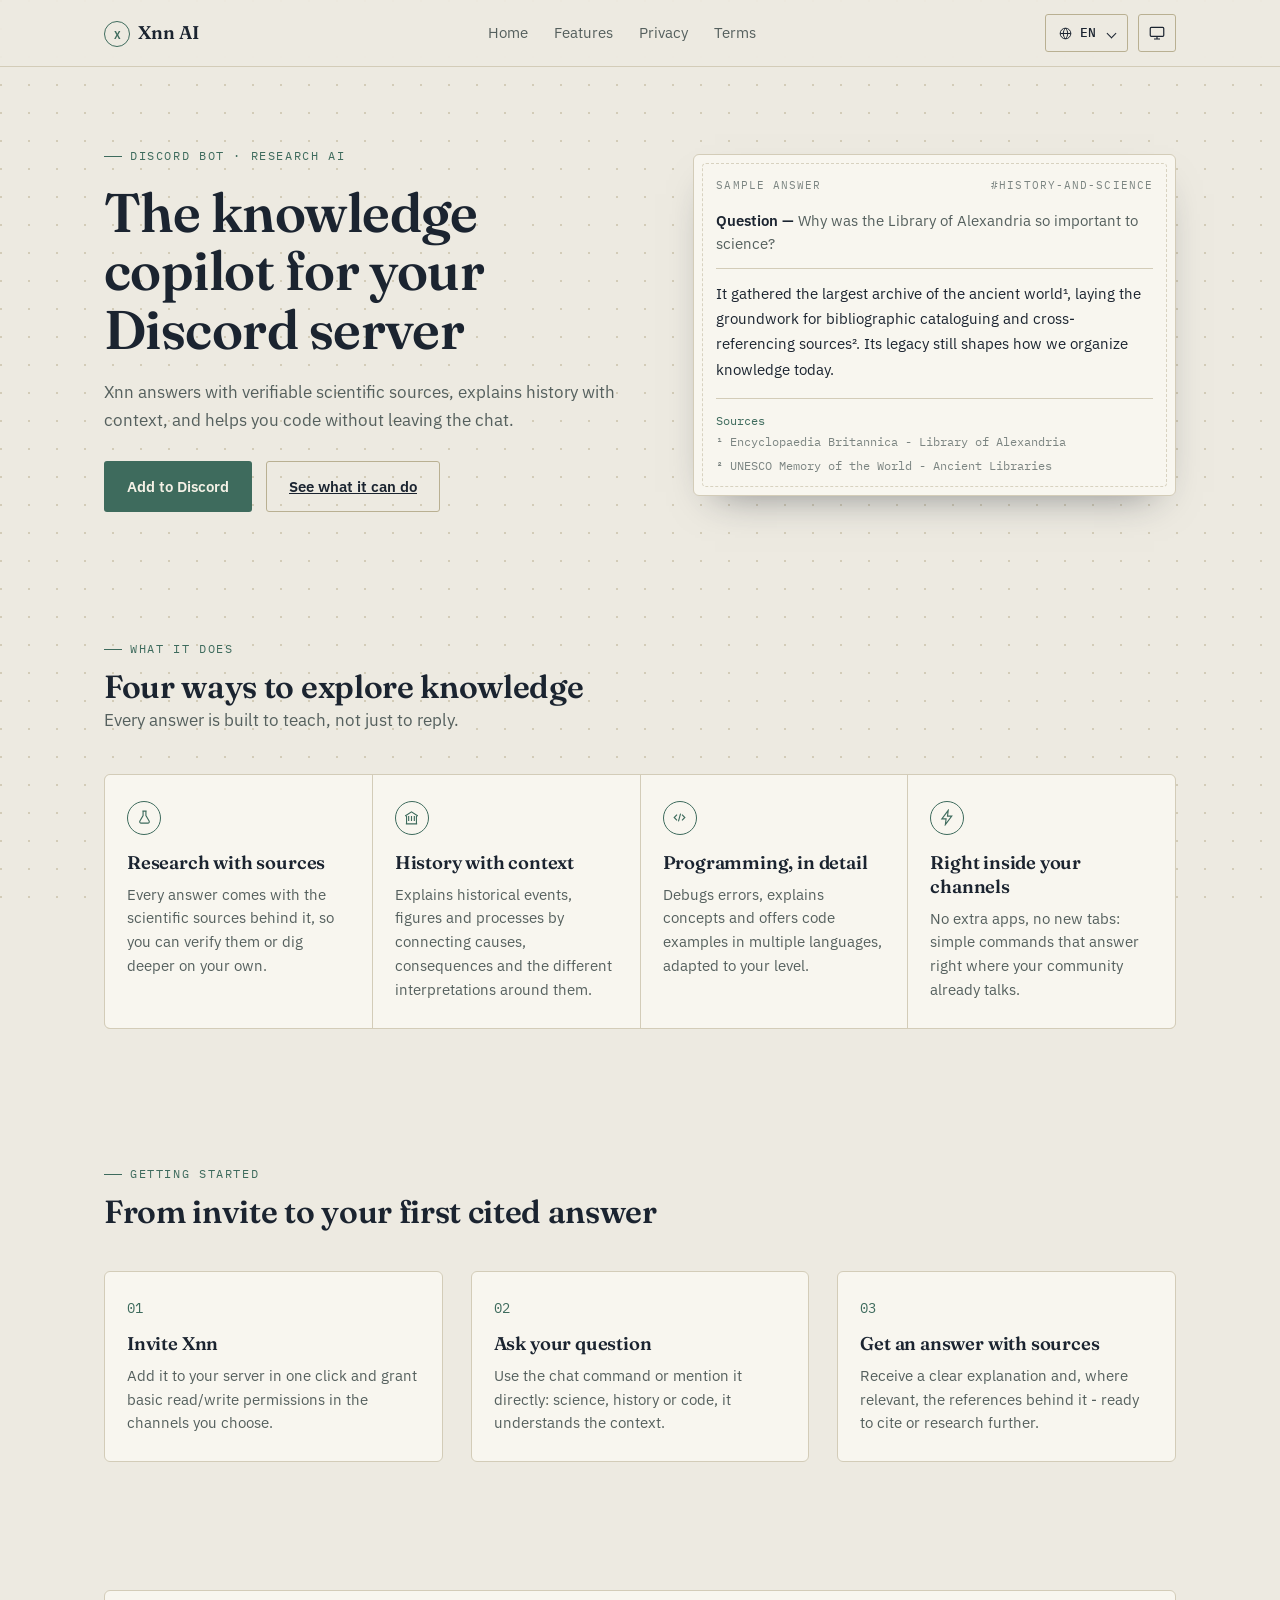
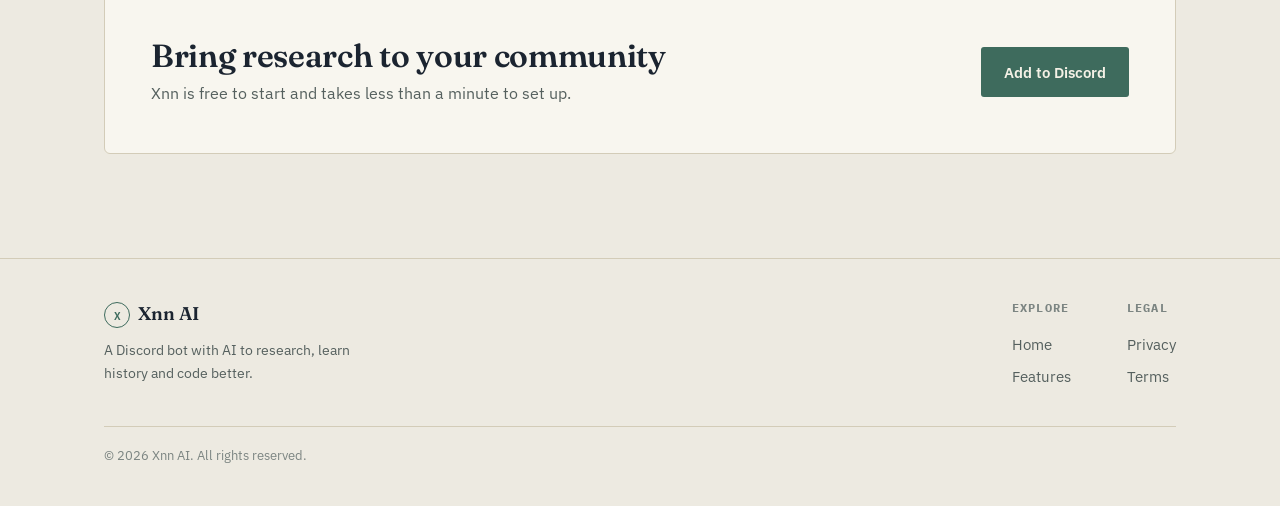
==== index.html @ ff3edf45 "Update index.html" ====
<!DOCTYPE html>
<html lang="es">
<head>
<meta charset="UTF-8">
<meta name="viewport" content="width=device-width, initial-scale=1.0">
<script>
(function () {
  var mode = localStorage.getItem("theme-mode") || "auto";
  var dark = window.matchMedia("(prefers-color-scheme: dark)").matches;
  var theme = mode === "auto" ? (dark ? "dark" : "light") : mode;
  document.documentElement.setAttribute("data-theme", theme);
  document.documentElement.setAttribute("data-theme-mode", mode);
})();
</script>
<title data-i18n="meta.titleHome">Xnn AI - Bot de Discord para investigación, ciencia, historia y programación</title>
<meta name="description" content="Xnn AI es un bot de Discord con inteligencia artificial para investigar con fuentes científicas, explorar historia y aprender programación.">
<link rel="preconnect" href="https://fonts.googleapis.com">
<link rel="preconnect" href="https://fonts.gstatic.com" crossorigin>
<link href="https://fonts.googleapis.com/css2?family=Fraunces:opsz,wght@9..144,500;9..144,600&family=IBM+Plex+Sans:wght@400;500;600&family=IBM+Plex+Mono:wght@400;500&display=swap" rel="stylesheet">
<link rel="stylesheet" href="css/style.css">
</head>
<body>

<header class="site-header">
  <div class="container">
    <a class="logo" href="index.html#top">
      <span class="logo-mark" aria-hidden="true">X</span>
      Xnn AI
    </a>

    <nav class="main-nav" id="main-nav">
      <a href="index.html#top" data-i18n="nav.home">Inicio</a>
      <a href="index.html#funciones" data-i18n="nav.features">Funciones</a>
      <a href="privacy.html" data-i18n="nav.privacy">Privacidad</a>
      <a href="terms.html" data-i18n="nav.terms">Términos</a>
    </nav>

    <div class="header-controls">
      <div class="lang-dropdown" id="lang-dropdown">
        <button type="button" class="lang-trigger" id="lang-trigger" data-i18n-aria-label="lang.selectLabel" aria-label="Idioma" aria-haspopup="listbox" aria-expanded="false">
          <svg viewBox="0 0 24 24" fill="none" stroke="currentColor" stroke-width="1.6" aria-hidden="true"><circle cx="12" cy="12" r="8.5"/><path d="M3.5 12h17M12 3.5c2.3 2.3 3.5 5.3 3.5 8.5s-1.2 6.2-3.5 8.5c-2.3-2.3-3.5-5.3-3.5-8.5S9.7 5.8 12 3.5Z"/></svg>
          <span class="lang-code" id="lang-current-code">ES</span>
          <span class="lang-chevron" aria-hidden="true"></span>
        </button>
        <div class="lang-panel" id="lang-panel" role="listbox" aria-label="Idioma"></div>
      </div>
      <button class="icon-btn" id="theme-toggle" type="button">
        <svg viewBox="0 0 24 24" fill="none" stroke="currentColor" stroke-width="1.6" aria-hidden="true"><rect x="3" y="4.5" width="18" height="12" rx="1.4"/><path d="M8 20h8M12 16.5V20"/></svg>
      </button>
      <button class="nav-toggle" id="nav-toggle" type="button" aria-expanded="false" aria-controls="main-nav" aria-label="Menú">
        <svg viewBox="0 0 24 24" fill="none" stroke="currentColor" stroke-width="1.6" aria-hidden="true"><path d="M4 6h16M4 12h16M4 18h16"/></svg>
      </button>
    </div>
  </div>
</header>

<main id="top">

  <section class="hero">
    <div class="container">
      <div class="hero-copy reveal">
        <span class="eyebrow" data-i18n="hero.eyebrow">Bot de Discord · IA de investigación</span>
        <h1 data-i18n="hero.title">El copiloto de conocimiento para tu servidor de Discord</h1>
        <p class="lede" data-i18n="hero.subtitle">Xnn responde con fuentes científicas verificables, explica historia con contexto y te ayuda a programar sin salir del chat.</p>
        <div class="hero-actions">
          <button type="button" class="btn btn-primary js-invite-trigger" data-i18n="hero.ctaPrimary">Añadir a Discord</button>
          <a class="btn btn-ghost" href="#funciones" data-i18n="hero.ctaSecondary">Ver qué sabe hacer</a>
        </div>
      </div>

      <div class="demo-card reveal">
        <div class="demo-label">
          <span data-i18n="hero.demoLabel">Ejemplo de respuesta</span>
          <span data-i18n="hero.demoChannel">#historia-y-ciencia</span>
        </div>
        <p class="demo-q">
          <strong data-i18n="hero.demoAskLabel">Pregunta —</strong>
          <span data-i18n="hero.demoQuestion">¿Por qué fue tan importante la Biblioteca de Alejandría para la ciencia?</span>
        </p>
        <p class="demo-a" data-i18n="hero.demoAnswer">Reunió el mayor archivo de conocimiento del mundo antiguo¹, sentando las bases de la catalogación bibliográfica y el método comparativo entre fuentes². Su legado sigue presente en cómo organizamos el saber hoy.</p>
        <div class="demo-sources">
          <span class="tag" data-i18n="hero.demoSourcesLabel">Fuentes</span>
          <div data-i18n="hero.demoSource1">¹ Encyclopaedia Britannica - Library of Alexandria</div>
          <div data-i18n="hero.demoSource2">² UNESCO Memory of the World - Ancient Libraries</div>
        </div>
      </div>
    </div>
  </section>

  <section class="section" id="funciones">
    <div class="container">
      <div class="section-head reveal">
        <span class="eyebrow" data-i18n="features.eyebrow">Qué hace</span>
        <h2 data-i18n="features.title">Cuatro formas de explorar el conocimiento</h2>
        <p class="lede" data-i18n="features.lede">Cada respuesta está pensada para enseñar, no solo para contestar.</p>
      </div>

      <div class="features-grid reveal">
        <div class="feature-card">
          <div class="feature-icon" aria-hidden="true">
            <svg viewBox="0 0 24 24" fill="none" stroke="currentColor" stroke-width="1.6"><path d="M9 3h6M10 3v6.2L5.5 17a2 2 0 0 0 1.7 3h9.6a2 2 0 0 0 1.7-3L14 9.2V3"/></svg>
          </div>
          <h3 data-i18n="features.research.title">Investigación con fuentes</h3>
          <p data-i18n="features.research.body">Cada respuesta viene acompañada de las fuentes científicas que la respaldan.</p>
        </div>

        <div class="feature-card">
          <div class="feature-icon" aria-hidden="true">
            <svg viewBox="0 0 24 24" fill="none" stroke="currentColor" stroke-width="1.6"><path d="M4 21h16M5 21V10M19 21V10M3 10l9-6 9 6M8 10v7M12 10v7M16 10v7"/></svg>
          </div>
          <h3 data-i18n="features.history.title">Historia con contexto</h3>
          <p data-i18n="features.history.body">Explica eventos y procesos históricos conectando causas y consecuencias.</p>
        </div>

        <div class="feature-card">
          <div class="feature-icon" aria-hidden="true">
            <svg viewBox="0 0 24 24" fill="none" stroke="currentColor" stroke-width="1.6"><path d="M8.5 8 4.5 12l4 4M15.5 8l4 4-4 4M13.5 6.5l-3 11"/></svg>
          </div>
          <h3 data-i18n="features.programming.title">Programación al detalle</h3>
          <p data-i18n="features.programming.body">Depura errores y propone ejemplos de código en múltiples lenguajes.</p>
        </div>

        <div class="feature-card">
          <div class="feature-icon" aria-hidden="true">
            <svg viewBox="0 0 24 24" fill="none" stroke="currentColor" stroke-width="1.6"><path d="M13 2 4 14h6l-1 8 9-12h-6l1-8Z"/></svg>
          </div>
          <h3 data-i18n="features.fast.title">Directo en tus canales</h3>
          <p data-i18n="features.fast.body">Comandos simples que responden justo donde ya conversa tu comunidad.</p>
        </div>
      </div>
    </div>
  </section>

  <section class="section">
    <div class="container">
      <div class="section-head reveal">
        <span class="eyebrow" data-i18n="steps.eyebrow">Cómo empezar</span>
        <h2 data-i18n="steps.title">De la invitación a la primera respuesta citada</h2>
      </div>

      <div class="steps reveal">
        <div class="step">
          <div class="step-index">01</div>
          <h3 data-i18n="steps.step1.title">Invita a Xnn</h3>
          <p data-i18n="steps.step1.body">Añádela a tu servidor con un clic y concede los permisos básicos en los canales que elijas.</p>
        </div>
        <div class="step">
          <div class="step-index">02</div>
          <h3 data-i18n="steps.step2.title">Escribe tu pregunta</h3>
          <p data-i18n="steps.step2.body">Usa el comando de chat o menciónala directamente: entiende el contexto.</p>
        </div>
        <div class="step">
          <div class="step-index">03</div>
          <h3 data-i18n="steps.step3.title">Recibe una respuesta con fuentes</h3>
          <p data-i18n="steps.step3.body">Obtén una explicación clara y, cuando aplica, las referencias que la sustentan.</p>
        </div>
      </div>
    </div>
  </section>

  <section class="section">
    <div class="container">
      <div class="cta-band reveal">
        <div>
          <h2 data-i18n="cta.title">Lleva la investigación a tu comunidad</h2>
          <p data-i18n="cta.body">Xnn es gratuita para empezar y tarda menos de un minuto en configurarse.</p>
        </div>
        <button type="button" class="btn btn-primary js-invite-trigger" data-i18n="nav.invite">Añadir a Discord</button>
      </div>
    </div>
  </section>

</main>

<footer class="site-footer">
  <div class="container">
    <div class="footer-grid">
      <div class="footer-brand">
        <a class="logo" href="index.html#top">
          <span class="logo-mark" aria-hidden="true">X</span>
          Xnn AI
        </a>
        <p data-i18n="footer.tagline">Un bot de Discord con IA para investigar, aprender historia y programar mejor.</p>
      </div>
      <div class="footer-cols">
        <div class="footer-col">
          <h4 data-i18n="footer.linksHeading">Explorar</h4>
          <a href="index.html#top" data-i18n="nav.home">Inicio</a>
          <a href="index.html#funciones" data-i18n="nav.features">Funciones</a>
        </div>
        <div class="footer-col">
          <h4 data-i18n="footer.legalHeading">Legal</h4>
          <a href="privacy.html" data-i18n="nav.privacy">Privacidad</a>
          <a href="terms.html" data-i18n="nav.terms">Términos</a>
        </div>
      </div>
    </div>
    <div class="footer-bottom">
      <p>© <span id="current-year"></span> Xnn AI. <span data-i18n="footer.rights">Todos los derechos reservados.</span></p>
    </div>
  </div>
</footer>

<div class="modal-overlay" id="invite-modal" aria-hidden="true">
  <div class="modal-card" role="dialog" aria-modal="true" aria-labelledby="invite-modal-title">
    <button class="modal-close" id="invite-modal-close" type="button" data-i18n-aria-label="invite.close" aria-label="Cerrar">
      <svg viewBox="0 0 24 24" fill="none" stroke="currentColor" stroke-width="1.8" aria-hidden="true"><path d="M5 5l14 14M19 5 5 19"/></svg>
    </button>
    <span class="eyebrow" data-i18n="invite.eyebrow">Añadir a Discord</span>
    <h2 id="invite-modal-title" data-i18n="invite.title">¿Dónde querés instalar el bot?</h2>
    <p data-i18n="invite.body">Elegí si querés añadirlo a un servidor completo o instalarlo solo para tu cuenta.</p>

    <div class="modal-options">
      <a class="modal-option" href="#" id="https://discord.com/oauth2/authorize?client_id=1534277297614491678&permissions=379968&integration_type=0&scope=bot+applications.commands">
        <span class="modal-option-icon" aria-hidden="true">
          <svg viewBox="0 0 24 24" fill="none" stroke="currentColor" stroke-width="1.6"><rect x="3.5" y="4" width="17" height="7" rx="1.6"/><rect x="3.5" y="13" width="17" height="7" rx="1.6"/><circle cx="7.2" cy="7.5" r="0.9" fill="currentColor" stroke="none"/><circle cx="7.2" cy="16.5" r="0.9" fill="currentColor" stroke="none"/></svg>
        </span>
        <span class="modal-option-text">
          <strong data-i18n="invite.serverTitle">Servidor</strong>
          <span data-i18n="invite.serverBody">Disponible para todos los miembros del servidor que elijas.</span>
        </span>
      </a>
      <a class="modal-option" href="#" id="https://discord.com/oauth2/authorize?client_id=1534277297614491678&permissions=379968&integration_type=1&scope=bot+applications.commands">
        <span class="modal-option-icon" aria-hidden="true">
          <svg viewBox="0 0 24 24" fill="none" stroke="currentColor" stroke-width="1.6"><circle cx="12" cy="8.2" r="3.4"/><path d="M5 20c0-3.6 3.1-6.2 7-6.2s7 2.6 7 6.2"/></svg>
        </span>
        <span class="modal-option-text">
          <strong data-i18n="invite.userTitle">Usuario</strong>
          <span data-i18n="invite.userBody">Lo usás vos, en cualquier servidor o mensaje directo.</span>
        </span>
      </a>
    </div>
  </div>
</div>

<script src="lang/es.js"></script>
<script src="lang/en.js"></script>
<script src="js/main.js"></script>
</body>
</html>
---- css/style.css ----
/* =========================================================
   Athenea AI — hoja de estilos principal
   Paleta inspirada en instrumentos científicos antiguos
   (latón / verdigris) sobre papel de archivo.
   ========================================================= */

/* ---------- Reset ligero ---------- */
*, *::before, *::after { box-sizing: border-box; }
html, body, h1, h2, h3, h4, p, figure, blockquote, dl, dd, ul, ol { margin: 0; }
ul[class], ol[class] { list-style: none; padding: 0; }
img, picture, svg { display: block; max-width: 100%; }
a { color: inherit; }
button { font: inherit; color: inherit; background: none; border: 0; cursor: pointer; }
input, select { font: inherit; }

/* ---------- Tokens: tema claro (por defecto) ---------- */
:root {
  --bg: #EDEAE1;
  --bg-soft: #E4E0D3;
  --surface: #F8F6EF;
  --ink: #1B2430;
  --ink-soft: #55605E;
  --ink-faint: #7C8582;
  --accent: #3E6B5D;
  --accent-strong: #2A4B41;
  --accent-contrast: #F4F1E6;
  --line: #D3CCB8;
  --line-strong: #B9B092;
  --shadow: 220 25% 15%;

  --font-display: "Fraunces", "Iowan Old Style", Georgia, serif;
  --font-body: "IBM Plex Sans", "Segoe UI", system-ui, sans-serif;
  --font-mono: "IBM Plex Mono", "SFMono-Regular", Consolas, monospace;

  --radius-sm: 3px;
  --radius-md: 6px;
  --container: 1120px;

  color-scheme: light;
}

/* ---------- Tokens: tema oscuro ---------- */
:root[data-theme="dark"] {
  --bg: #10151B;
  --bg-soft: #161C23;
  --surface: #1A222A;
  --ink: #ECE7D8;
  --ink-soft: #B7B09B;
  --ink-faint: #7F8A87;
  --accent: #6FAE9A;
  --accent-strong: #8FC7B0;
  --accent-contrast: #0E1512;
  --line: #2A333B;
  --line-strong: #3A4650;
  --shadow: 0 0% 0%;

  color-scheme: dark;
}

/* ---------- Base ---------- */
html { scroll-behavior: smooth; }
@media (prefers-reduced-motion: reduce) {
  html { scroll-behavior: auto; }
  * { animation-duration: 0.001ms !important; animation-iteration-count: 1 !important; transition-duration: 0.001ms !important; scroll-behavior: auto !important; }
}

body {
  background: var(--bg);
  color: var(--ink);
  font-family: var(--font-body);
  font-size: 16px;
  line-height: 1.6;
  -webkit-font-smoothing: antialiased;
  transition: background-color 0.25s ease, color 0.25s ease;
  background-image:
    radial-gradient(circle at 1px 1px, var(--line) 1px, transparent 0);
  background-size: 28px 28px;
  background-attachment: fixed;
}

:where(:focus-visible) {
  outline: 2px solid var(--accent);
  outline-offset: 3px;
  border-radius: 2px;
}

.container {
  width: 100%;
  max-width: var(--container);
  margin-inline: auto;
  padding-inline: 24px;
}

.visually-hidden {
  position: absolute; width: 1px; height: 1px;
  padding: 0; margin: -1px; overflow: hidden;
  clip: rect(0,0,0,0); white-space: nowrap; border: 0;
}

.eyebrow {
  font-family: var(--font-mono);
  font-size: 0.72rem;
  letter-spacing: 0.14em;
  text-transform: uppercase;
  color: var(--accent);
  display: inline-flex;
  align-items: center;
  gap: 8px;
}
.eyebrow::before {
  content: "";
  width: 18px; height: 1px;
  background: var(--accent);
}

h1, h2, h3 { font-family: var(--font-display); font-weight: 600; letter-spacing: -0.01em; }
h1 { font-size: clamp(2.1rem, 4.4vw, 3.4rem); line-height: 1.08; }
h2 { font-size: clamp(1.5rem, 2.6vw, 2rem); line-height: 1.18; }
h3 { font-size: 1.15rem; line-height: 1.3; }

.lede { font-size: 1.08rem; color: var(--ink-soft); max-width: 54ch; }

/* ---------- Botones ---------- */
.btn {
  display: inline-flex; align-items: center; gap: 8px;
  padding: 12px 22px;
  border-radius: var(--radius-sm);
  font-weight: 600; font-size: 0.95rem;
  border: 1px solid transparent;
  transition: transform 0.15s ease, background-color 0.2s ease, border-color 0.2s ease, color 0.2s ease;
  white-space: nowrap;
}
.btn:hover { transform: translateY(-1px); }
.btn:active { transform: translateY(0); }

.btn-primary {
  background: var(--accent);
  color: var(--accent-contrast);
}
.btn-primary:hover { background: var(--accent-strong); }

.btn-ghost {
  background: transparent;
  border-color: var(--line-strong);
  color: var(--ink);
}
.btn-ghost:hover { border-color: var(--accent); color: var(--accent); }

/* ---------- Header ---------- */
.site-header {
  position: sticky; top: 0; z-index: 40;
  background: color-mix(in srgb, var(--bg) 88%, transparent);
  backdrop-filter: blur(10px);
  border-bottom: 1px solid var(--line);
}
.site-header .container {
  display: flex; align-items: center; justify-content: space-between;
  gap: 16px; padding-block: 14px;
}
.logo {
  display: inline-flex; align-items: baseline; gap: 8px;
  font-family: var(--font-display); font-weight: 600; font-size: 1.15rem;
  text-decoration: none;
}
.logo-mark {
  width: 26px; height: 26px;
  border: 1px solid var(--accent);
  border-radius: 50%;
  display: inline-grid; place-items: center;
  font-family: var(--font-mono); font-size: 0.7rem; color: var(--accent);
}
.main-nav {
  display: flex; align-items: center; gap: 26px;
}
.main-nav a {
  text-decoration: none; font-size: 0.94rem; color: var(--ink-soft);
  transition: color 0.2s ease;
}
.main-nav a:hover { color: var(--accent); }
.header-controls { display: flex; align-items: center; gap: 10px; }

.icon-btn {
  width: 38px; height: 38px;
  display: inline-grid; place-items: center;
  border: 1px solid var(--line-strong);
  border-radius: var(--radius-sm);
  transition: border-color 0.2s ease, color 0.2s ease;
}
.icon-btn:hover { border-color: var(--accent); color: var(--accent); }
.icon-btn svg { width: 18px; height: 18px; }

/* ---------- Selector de idioma (menú a medida) ---------- */
.lang-dropdown { position: relative; }

.lang-trigger {
  display: inline-flex; align-items: center; gap: 7px;
  height: 38px; padding-inline: 12px;
  border: 1px solid var(--line-strong);
  border-radius: var(--radius-sm);
  font-size: 0.83rem; font-weight: 500; color: var(--ink);
  transition: border-color 0.2s ease, color 0.2s ease;
}
.lang-trigger:hover { border-color: var(--accent); color: var(--accent); }
.lang-trigger[aria-expanded="true"] { border-color: var(--accent); color: var(--accent); }
.lang-trigger svg { width: 15px; height: 15px; flex: none; }
.lang-trigger .lang-code {
  font-family: var(--font-mono); letter-spacing: 0.03em; min-width: 1.6em; text-align: left;
}
.lang-trigger .lang-chevron {
  width: 7px; height: 7px; flex: none;
  border-right: 1px solid currentColor; border-bottom: 1px solid currentColor;
  transform: rotate(45deg); transition: transform 0.2s ease;
}
.lang-trigger[aria-expanded="true"] .lang-chevron { transform: rotate(-135deg); }

.lang-panel {
  position: absolute; top: calc(100% + 8px); right: 0;
  min-width: 172px;
  background: var(--surface);
  border: 1px solid var(--line);
  border-radius: var(--radius-md);
  box-shadow: 0 16px 34px -18px hsl(var(--shadow) / 0.5);
  padding: 6px;
  z-index: 60;
  opacity: 0; visibility: hidden; transform: translateY(-6px);
  transition: opacity 0.16s ease, transform 0.16s ease, visibility 0.16s;
}
.lang-panel.is-open { opacity: 1; visibility: visible; transform: translateY(0); }

.lang-option {
  display: flex; align-items: center; justify-content: space-between; gap: 10px;
  width: 100%; padding: 9px 10px;
  border-radius: 4px;
  font-size: 0.88rem; text-align: left; color: var(--ink-soft);
  transition: background-color 0.15s ease, color 0.15s ease;
}
.lang-option:hover, .lang-option:focus-visible { background: var(--bg-soft); color: var(--ink); }
.lang-option[aria-selected="true"] { color: var(--accent); font-weight: 600; }
.lang-option .lang-check {
  width: 13px; height: 13px; flex: none; opacity: 0;
}
.lang-option[aria-selected="true"] .lang-check { opacity: 1; }

@media (prefers-reduced-motion: reduce) {
  .lang-panel { transition: none; }
}

/* ---------- Nav móvil ---------- */
.nav-toggle { display: none; }
@media (max-width: 780px) {
  .main-nav {
    display: none;
    position: absolute; top: 100%; left: 0; right: 0;
    flex-direction: column; align-items: flex-start; gap: 4px;
    background: var(--bg); border-bottom: 1px solid var(--line);
    padding: 10px 24px 18px;
  }
  .main-nav.is-open { display: flex; }
  .main-nav a { padding-block: 8px; width: 100%; }
  .nav-toggle {
    display: inline-grid; place-items: center;
    width: 38px; height: 38px;
    border: 1px solid var(--line-strong); border-radius: var(--radius-sm);
  }
  .site-header .container { position: relative; flex-wrap: wrap; }
}

/* ---------- Hero ---------- */
.hero {
  padding-block: 72px 56px;
}
.hero .container {
  display: grid; grid-template-columns: 1.05fr 0.95fr;
  gap: 56px; align-items: center;
}
@media (max-width: 900px) {
  .hero .container { grid-template-columns: 1fr; }
}
.hero-copy > * + * { margin-top: 18px; }
.hero-actions { display: flex; gap: 14px; flex-wrap: wrap; margin-top: 28px; }

/* Tarjeta "ficha de investigación" — elemento firma */
.demo-card {
  background: var(--surface);
  border: 1px solid var(--line);
  border-radius: var(--radius-md);
  padding: 22px 22px 18px;
  box-shadow: 0 18px 40px -22px hsl(var(--shadow) / 0.55);
  position: relative;
}
.demo-card::before {
  content: "";
  position: absolute; inset: 8px;
  border: 1px dashed var(--line-strong);
  border-radius: 4px;
  pointer-events: none;
  opacity: 0.5;
}
.demo-label {
  font-family: var(--font-mono); font-size: 0.68rem;
  letter-spacing: 0.1em; text-transform: uppercase;
  color: var(--ink-faint);
  display: flex; justify-content: space-between;
  margin-bottom: 14px;
}
.demo-q {
  font-size: 0.92rem; color: var(--ink-soft);
  padding-bottom: 12px; margin-bottom: 12px;
  border-bottom: 1px solid var(--line);
}
.demo-q strong { color: var(--ink); font-weight: 600; }
.demo-a {
  font-size: 0.96rem; line-height: 1.65; color: var(--ink);
}
.demo-sources {
  margin-top: 16px; padding-top: 12px;
  border-top: 1px solid var(--line);
  font-family: var(--font-mono); font-size: 0.76rem; color: var(--ink-faint);
}
.demo-sources div { padding-block: 2px; }
.demo-sources .tag { color: var(--accent); }

/* ---------- Features ---------- */
.section { padding-block: 64px; }
.section-head { max-width: 60ch; margin-bottom: 40px; }
.section-head h2 { margin-top: 10px; }

.features-grid {
  display: grid; grid-template-columns: repeat(4, 1fr); gap: 1px;
  background: var(--line);
  border: 1px solid var(--line);
  border-radius: var(--radius-md);
  overflow: hidden;
}
@media (max-width: 900px) { .features-grid { grid-template-columns: 1fr 1fr; } }
@media (max-width: 560px) { .features-grid { grid-template-columns: 1fr; } }

.feature-card {
  background: var(--surface);
  padding: 26px 22px;
}
.feature-icon {
  width: 34px; height: 34px;
  display: grid; place-items: center;
  border: 1px solid var(--accent);
  border-radius: 50%;
  color: var(--accent);
  margin-bottom: 16px;
}
.feature-icon svg { width: 17px; height: 17px; }
.feature-card h3 { margin-bottom: 8px; }
.feature-card p { color: var(--ink-soft); font-size: 0.93rem; }

/* ---------- Pasos (secuencia real) ---------- */
.steps {
  display: grid; grid-template-columns: repeat(3, 1fr); gap: 28px;
}
@media (max-width: 780px) { .steps { grid-template-columns: 1fr; } }
.step {
  padding: 26px 22px;
  border: 1px solid var(--line);
  border-radius: var(--radius-md);
  background: var(--surface);
}
.step-index {
  font-family: var(--font-mono); color: var(--accent);
  font-size: 0.85rem; margin-bottom: 12px;
}
.step h3 { margin-bottom: 8px; }
.step p { color: var(--ink-soft); font-size: 0.93rem; }

/* ---------- CTA final ---------- */
.cta-band {
  border: 1px solid var(--line);
  border-radius: var(--radius-md);
  background: var(--surface);
  padding: 46px;
  display: flex; align-items: center; justify-content: space-between;
  gap: 24px; flex-wrap: wrap;
}
.cta-band h2 { margin-bottom: 6px; }
.cta-band p { color: var(--ink-soft); }

/* ---------- Footer ---------- */
.site-footer {
  border-top: 1px solid var(--line);
  padding-block: 40px;
  margin-top: 40px;
}
.footer-grid {
  display: flex; justify-content: space-between; gap: 32px; flex-wrap: wrap;
}
.footer-brand p { color: var(--ink-soft); font-size: 0.9rem; max-width: 34ch; margin-top: 10px; }
.footer-cols { display: flex; gap: 56px; flex-wrap: wrap; }
.footer-col h4 {
  font-family: var(--font-mono); font-size: 0.72rem; letter-spacing: 0.1em;
  text-transform: uppercase; color: var(--ink-faint); margin-bottom: 12px;
}
.footer-col a {
  display: block; text-decoration: none; color: var(--ink-soft);
  font-size: 0.92rem; padding-block: 4px; transition: color 0.2s ease;
}
.footer-col a:hover { color: var(--accent); }
.footer-bottom {
  margin-top: 34px; padding-top: 18px; border-top: 1px solid var(--line);
  font-size: 0.82rem; color: var(--ink-faint);
  display: flex; justify-content: space-between; gap: 12px; flex-wrap: wrap;
}

/* ---------- Páginas legales ---------- */
.legal {
  padding-block: 56px 80px;
}
.legal .container { max-width: 780px; }
.legal-updated {
  font-family: var(--font-mono); font-size: 0.82rem; color: var(--ink-faint);
  margin-top: 10px;
}
.legal-intro { margin-top: 22px; color: var(--ink-soft); }
.legal-section {
  margin-top: 40px; padding-top: 28px; border-top: 1px solid var(--line);
}
.legal-section h2 { font-size: 1.15rem; margin-bottom: 10px; }
.legal-section p { color: var(--ink-soft); }
.legal-section p + p { margin-top: 10px; }
.back-link {
  display: inline-flex; align-items: center; gap: 8px;
  font-family: var(--font-mono); font-size: 0.85rem;
  color: var(--ink-soft); text-decoration: none; margin-bottom: 26px;
}
.back-link:hover { color: var(--accent); }

/* ---------- Modal: dónde instalar el bot ---------- */
body.no-scroll { overflow: hidden; }

.modal-overlay {
  position: fixed; inset: 0;
  background: hsl(var(--shadow) / 0.55);
  display: flex; align-items: center; justify-content: center;
  padding: 24px;
  z-index: 100;
  opacity: 0; visibility: hidden;
  transition: opacity 0.2s ease, visibility 0.2s;
}
.modal-overlay.is-open { opacity: 1; visibility: visible; }

.modal-card {
  position: relative;
  width: 100%; max-width: 460px;
  background: var(--surface);
  border: 1px solid var(--line);
  border-radius: var(--radius-md);
  padding: 30px 28px 26px;
  box-shadow: 0 30px 60px -24px hsl(var(--shadow) / 0.6);
  transform: translateY(10px) scale(0.98);
  transition: transform 0.22s ease;
}
.modal-overlay.is-open .modal-card { transform: translateY(0) scale(1); }
.modal-card h2 { margin-top: 10px; }
.modal-card > p { margin-top: 10px; color: var(--ink-soft); }

.modal-close {
  position: absolute; top: 16px; right: 16px;
  width: 30px; height: 30px;
  display: inline-grid; place-items: center;
  border: 1px solid var(--line-strong); border-radius: var(--radius-sm);
  color: var(--ink-soft);
  transition: border-color 0.2s ease, color 0.2s ease;
}
.modal-close:hover { border-color: var(--accent); color: var(--accent); }
.modal-close svg { width: 14px; height: 14px; }

.modal-options { display: flex; flex-direction: column; gap: 10px; margin-top: 22px; }

.modal-option {
  display: flex; align-items: center; gap: 14px;
  padding: 14px 16px;
  border: 1px solid var(--line);
  border-radius: var(--radius-md);
  text-decoration: none;
  transition: border-color 0.2s ease, background-color 0.2s ease, transform 0.15s ease;
}
.modal-option:hover, .modal-option:focus-visible {
  border-color: var(--accent); background: var(--bg-soft); transform: translateY(-1px);
}
.modal-option-icon {
  width: 38px; height: 38px; flex: none;
  display: inline-grid; place-items: center;
  border: 1px solid var(--accent); border-radius: 50%;
  color: var(--accent);
}
.modal-option-icon svg { width: 18px; height: 18px; }
.modal-option-text { display: flex; flex-direction: column; gap: 2px; }
.modal-option-text strong { font-family: var(--font-display); font-size: 1rem; font-weight: 600; color: var(--ink); }
.modal-option-text span { font-size: 0.85rem; color: var(--ink-soft); }

@media (prefers-reduced-motion: reduce) {
  .modal-overlay, .modal-card { transition: none; }
}

/* ---------- Reveal on scroll ---------- */
.reveal { opacity: 0; transform: translateY(14px); transition: opacity 0.6s ease, transform 0.6s ease; }
.reveal.is-visible { opacity: 1; transform: translateY(0); }

/* ---------- Utilidades ---------- */
.mt-lg { margin-top: 64px; }
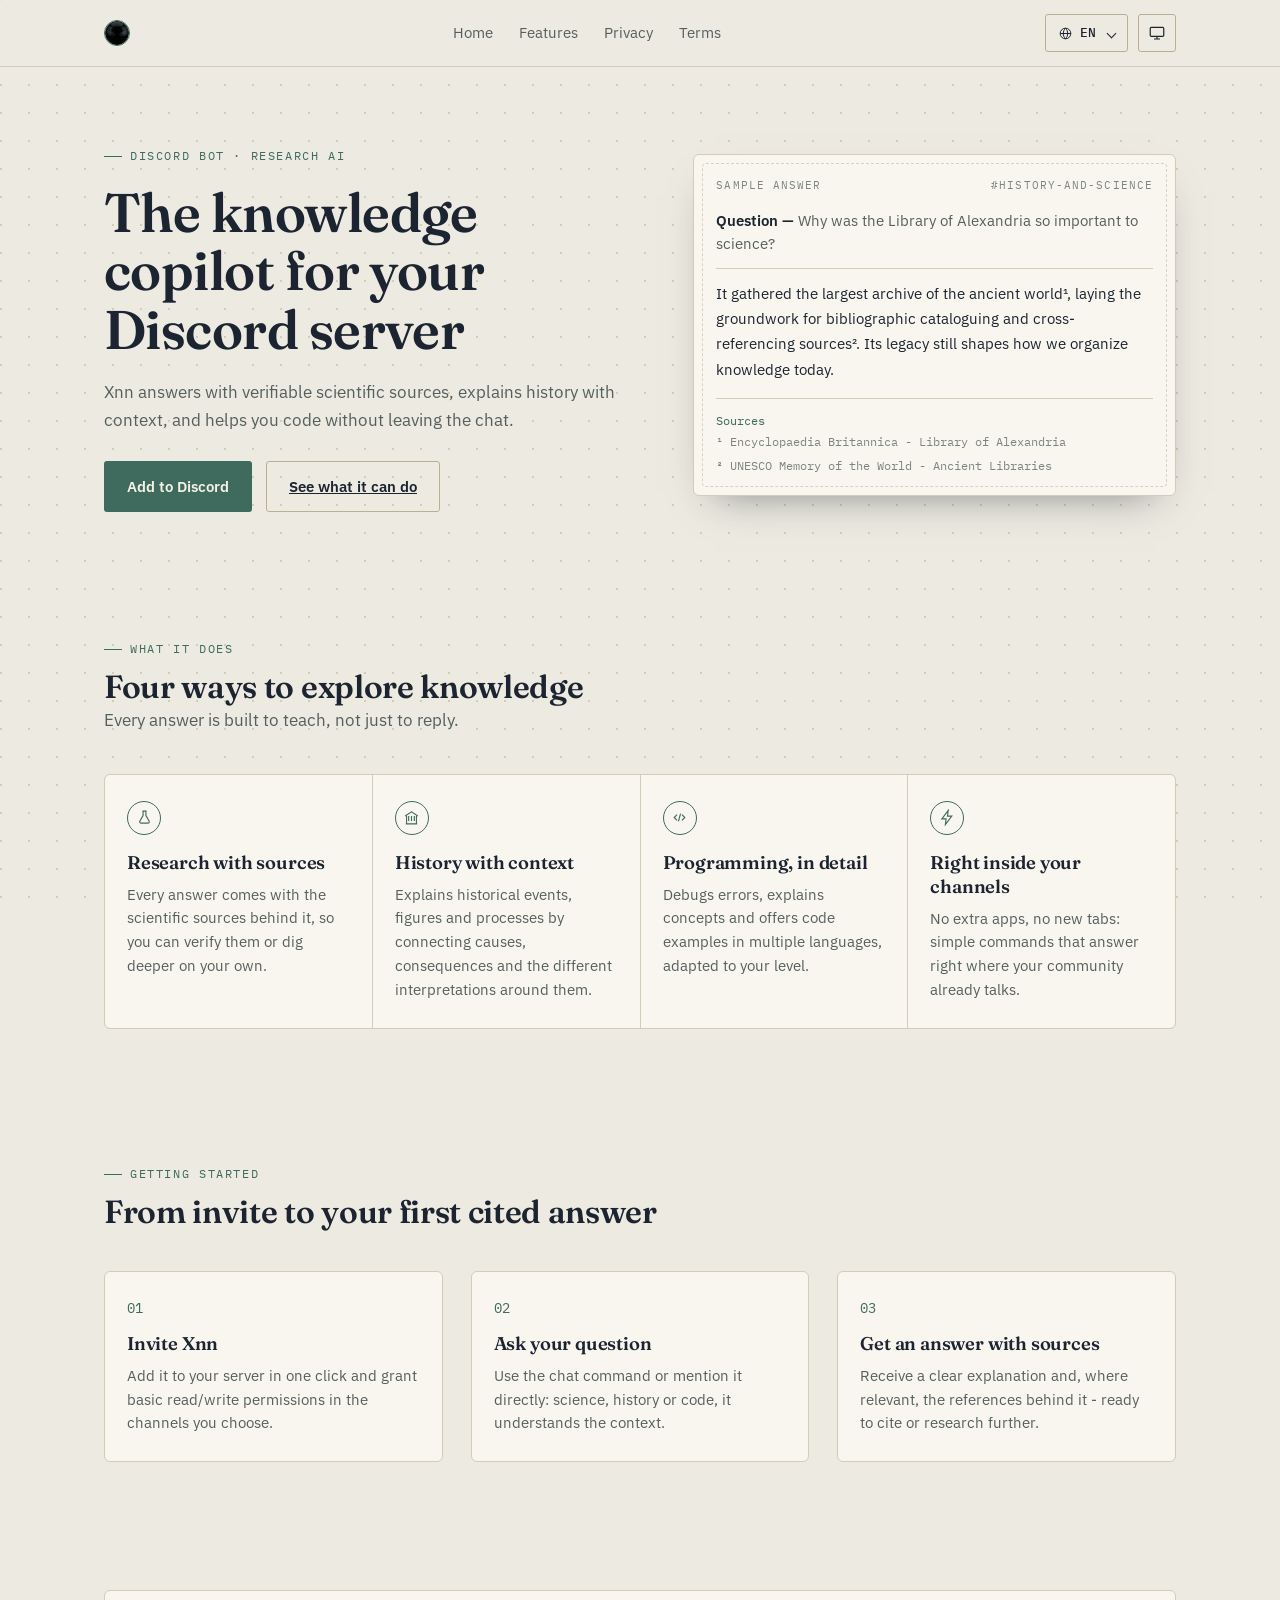
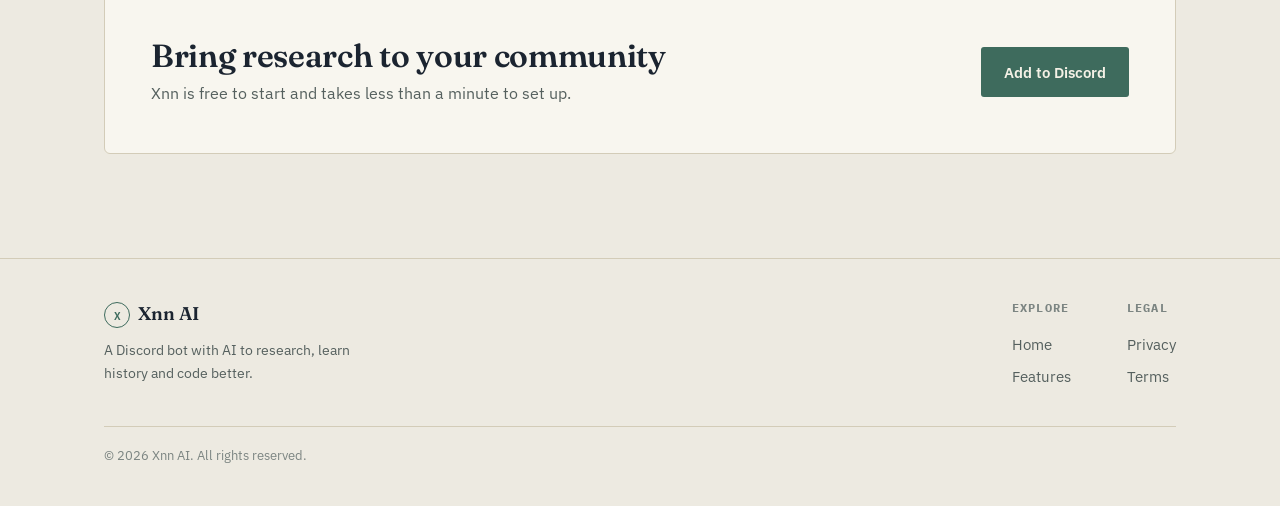
==== commit 01c04126: "Update index.html" ====
--- a/index.html
+++ b/index.html
@@ -24,8 +24,7 @@
 <header class="site-header">
   <div class="container">
     <a class="logo" href="index.html#top">
-      <span class="logo-mark" aria-hidden="true">X</span>
-      Xnn AI
+      <img class="logo-mark" src="static/logo.png" alt="Xnn AI">
     </a>
 
     <nav class="main-nav" id="main-nav">
@@ -211,7 +210,7 @@
     <p data-i18n="invite.body">Elegí si querés añadirlo a un servidor completo o instalarlo solo para tu cuenta.</p>
 
     <div class="modal-options">
-      <a class="modal-option" href="#" id="https://discord.com/oauth2/authorize?client_id=1534277297614491678&permissions=379968&integration_type=0&scope=bot+applications.commands">
+      <a class="modal-option" href="https://discord.com/oauth2/authorize?client_id=1534277297614491678&permissions=379968&integration_type=0&scope=bot+applications.commands" id="invite-server-link">
         <span class="modal-option-icon" aria-hidden="true">
           <svg viewBox="0 0 24 24" fill="none" stroke="currentColor" stroke-width="1.6"><rect x="3.5" y="4" width="17" height="7" rx="1.6"/><rect x="3.5" y="13" width="17" height="7" rx="1.6"/><circle cx="7.2" cy="7.5" r="0.9" fill="currentColor" stroke="none"/><circle cx="7.2" cy="16.5" r="0.9" fill="currentColor" stroke="none"/></svg>
         </span>
@@ -220,7 +219,7 @@
           <span data-i18n="invite.serverBody">Disponible para todos los miembros del servidor que elijas.</span>
         </span>
       </a>
-      <a class="modal-option" href="#" id="https://discord.com/oauth2/authorize?client_id=1534277297614491678&permissions=379968&integration_type=1&scope=bot+applications.commands">
+      <a class="modal-option" href="https://discord.com/oauth2/authorize?client_id=1534277297614491678&integration_type=1&scope=applications.commands" id="invite-user-link">
         <span class="modal-option-icon" aria-hidden="true">
           <svg viewBox="0 0 24 24" fill="none" stroke="currentColor" stroke-width="1.6"><circle cx="12" cy="8.2" r="3.4"/><path d="M5 20c0-3.6 3.1-6.2 7-6.2s7 2.6 7 6.2"/></svg>
         </span>
--- a/css/style.css
+++ b/css/style.css
@@ -1,10 +1,3 @@
-/* =========================================================
-   Athenea AI — hoja de estilos principal
-   Paleta inspirada en instrumentos científicos antiguos
-   (latón / verdigris) sobre papel de archivo.
-   ========================================================= */
-
-/* ---------- Reset ligero ---------- */
 *, *::before, *::after { box-sizing: border-box; }
 html, body, h1, h2, h3, h4, p, figure, blockquote, dl, dd, ul, ol { margin: 0; }
 ul[class], ol[class] { list-style: none; padding: 0; }
@@ -13,7 +6,6 @@
 button { font: inherit; color: inherit; background: none; border: 0; cursor: pointer; }
 input, select { font: inherit; }
 
-/* ---------- Tokens: tema claro (por defecto) ---------- */
 :root {
   --bg: #EDEAE1;
   --bg-soft: #E4E0D3;
@@ -39,7 +31,6 @@
   color-scheme: light;
 }
 
-/* ---------- Tokens: tema oscuro ---------- */
 :root[data-theme="dark"] {
   --bg: #10151B;
   --bg-soft: #161C23;
@@ -57,7 +48,6 @@
   color-scheme: dark;
 }
 
-/* ---------- Base ---------- */
 html { scroll-behavior: smooth; }
 @media (prefers-reduced-motion: reduce) {
   html { scroll-behavior: auto; }
@@ -120,7 +110,6 @@
 
 .lede { font-size: 1.08rem; color: var(--ink-soft); max-width: 54ch; }
 
-/* ---------- Botones ---------- */
 .btn {
   display: inline-flex; align-items: center; gap: 8px;
   padding: 12px 22px;
@@ -146,7 +135,6 @@
 }
 .btn-ghost:hover { border-color: var(--accent); color: var(--accent); }
 
-/* ---------- Header ---------- */
 .site-header {
   position: sticky; top: 0; z-index: 40;
   background: color-mix(in srgb, var(--bg) 88%, transparent);
@@ -189,7 +177,6 @@
 .icon-btn:hover { border-color: var(--accent); color: var(--accent); }
 .icon-btn svg { width: 18px; height: 18px; }
 
-/* ---------- Selector de idioma (menú a medida) ---------- */
 .lang-dropdown { position: relative; }
 
 .lang-trigger {
@@ -265,7 +252,6 @@
   .site-header .container { position: relative; flex-wrap: wrap; }
 }
 
-/* ---------- Hero ---------- */
 .hero {
   padding-block: 72px 56px;
 }
@@ -279,7 +265,6 @@
 .hero-copy > * + * { margin-top: 18px; }
 .hero-actions { display: flex; gap: 14px; flex-wrap: wrap; margin-top: 28px; }
 
-/* Tarjeta "ficha de investigación" — elemento firma */
 .demo-card {
   background: var(--surface);
   border: 1px solid var(--line);
@@ -320,7 +305,6 @@
 .demo-sources div { padding-block: 2px; }
 .demo-sources .tag { color: var(--accent); }
 
-/* ---------- Features ---------- */
 .section { padding-block: 64px; }
 .section-head { max-width: 60ch; margin-bottom: 40px; }
 .section-head h2 { margin-top: 10px; }
@@ -351,7 +335,6 @@
 .feature-card h3 { margin-bottom: 8px; }
 .feature-card p { color: var(--ink-soft); font-size: 0.93rem; }
 
-/* ---------- Pasos (secuencia real) ---------- */
 .steps {
   display: grid; grid-template-columns: repeat(3, 1fr); gap: 28px;
 }
@@ -369,7 +352,6 @@
 .step h3 { margin-bottom: 8px; }
 .step p { color: var(--ink-soft); font-size: 0.93rem; }
 
-/* ---------- CTA final ---------- */
 .cta-band {
   border: 1px solid var(--line);
   border-radius: var(--radius-md);
@@ -381,7 +363,6 @@
 .cta-band h2 { margin-bottom: 6px; }
 .cta-band p { color: var(--ink-soft); }
 
-/* ---------- Footer ---------- */
 .site-footer {
   border-top: 1px solid var(--line);
   padding-block: 40px;
@@ -407,7 +388,6 @@
   display: flex; justify-content: space-between; gap: 12px; flex-wrap: wrap;
 }
 
-/* ---------- Páginas legales ---------- */
 .legal {
   padding-block: 56px 80px;
 }
@@ -430,7 +410,6 @@
 }
 .back-link:hover { color: var(--accent); }
 
-/* ---------- Modal: dónde instalar el bot ---------- */
 body.no-scroll { overflow: hidden; }
 
 .modal-overlay {
@@ -498,9 +477,7 @@
   .modal-overlay, .modal-card { transition: none; }
 }
 
-/* ---------- Reveal on scroll ---------- */
 .reveal { opacity: 0; transform: translateY(14px); transition: opacity 0.6s ease, transform 0.6s ease; }
 .reveal.is-visible { opacity: 1; transform: translateY(0); }
 
-/* ---------- Utilidades ---------- */
 .mt-lg { margin-top: 64px; }
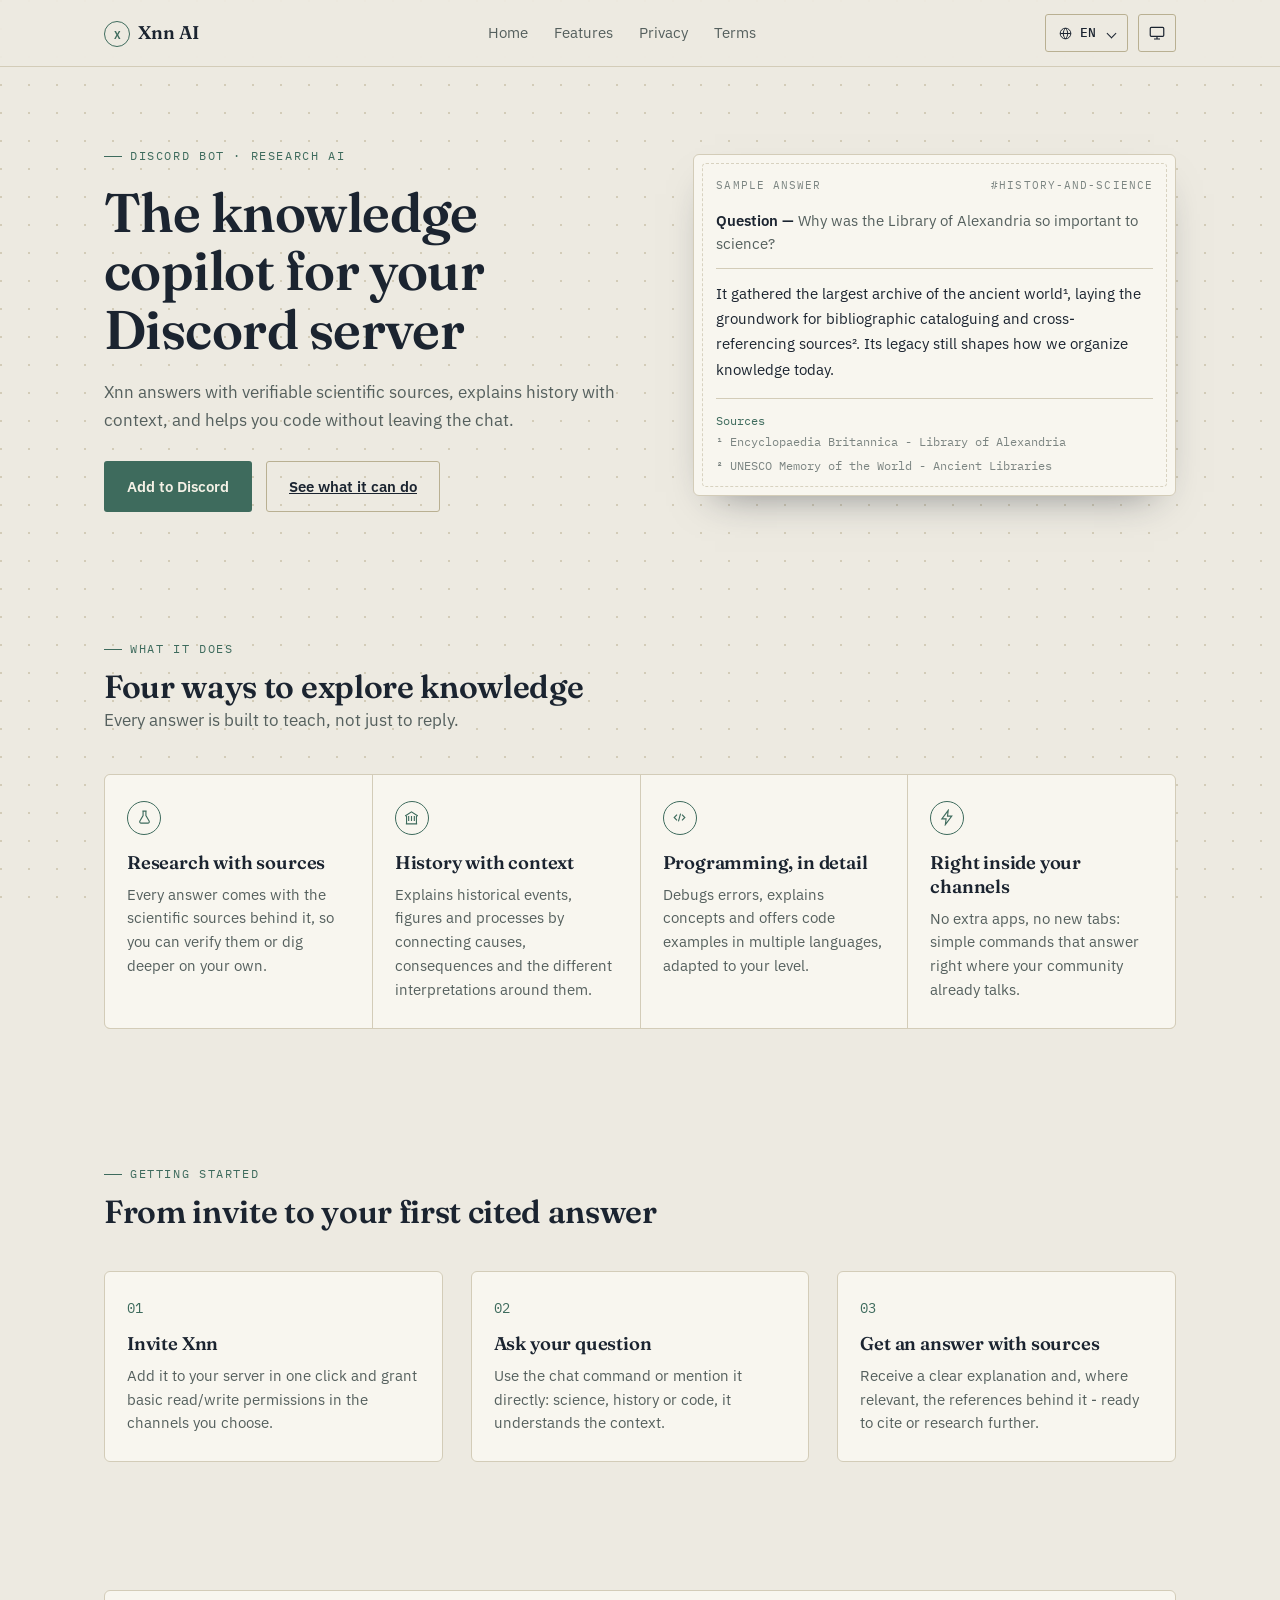
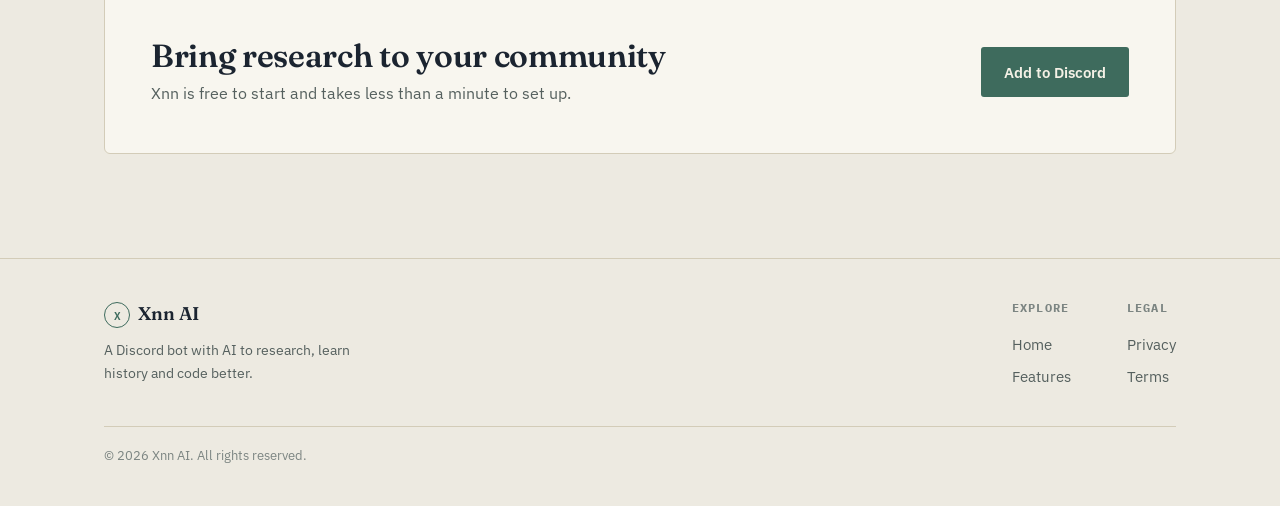
==== commit 5014ad8c: "Update index.html" ====
--- a/index.html
+++ b/index.html
@@ -24,7 +24,8 @@
 <header class="site-header">
   <div class="container">
     <a class="logo" href="index.html#top">
-      <img class="logo-mark" src="static/logo.png" alt="Xnn AI">
+      <span class="logo-mark" src="static/logo.png" aria-hidden="true">X</span>
+      Xnn AI
     </a>
 
     <nav class="main-nav" id="main-nav">
@@ -176,7 +177,7 @@
     <div class="footer-grid">
       <div class="footer-brand">
         <a class="logo" href="index.html#top">
-          <span class="logo-mark" aria-hidden="true">X</span>
+          <span class="logo-mark" src="static/logo.png" aria-hidden="true">X</span>
           Xnn AI
         </a>
         <p data-i18n="footer.tagline">Un bot de Discord con IA para investigar, aprender historia y programar mejor.</p>
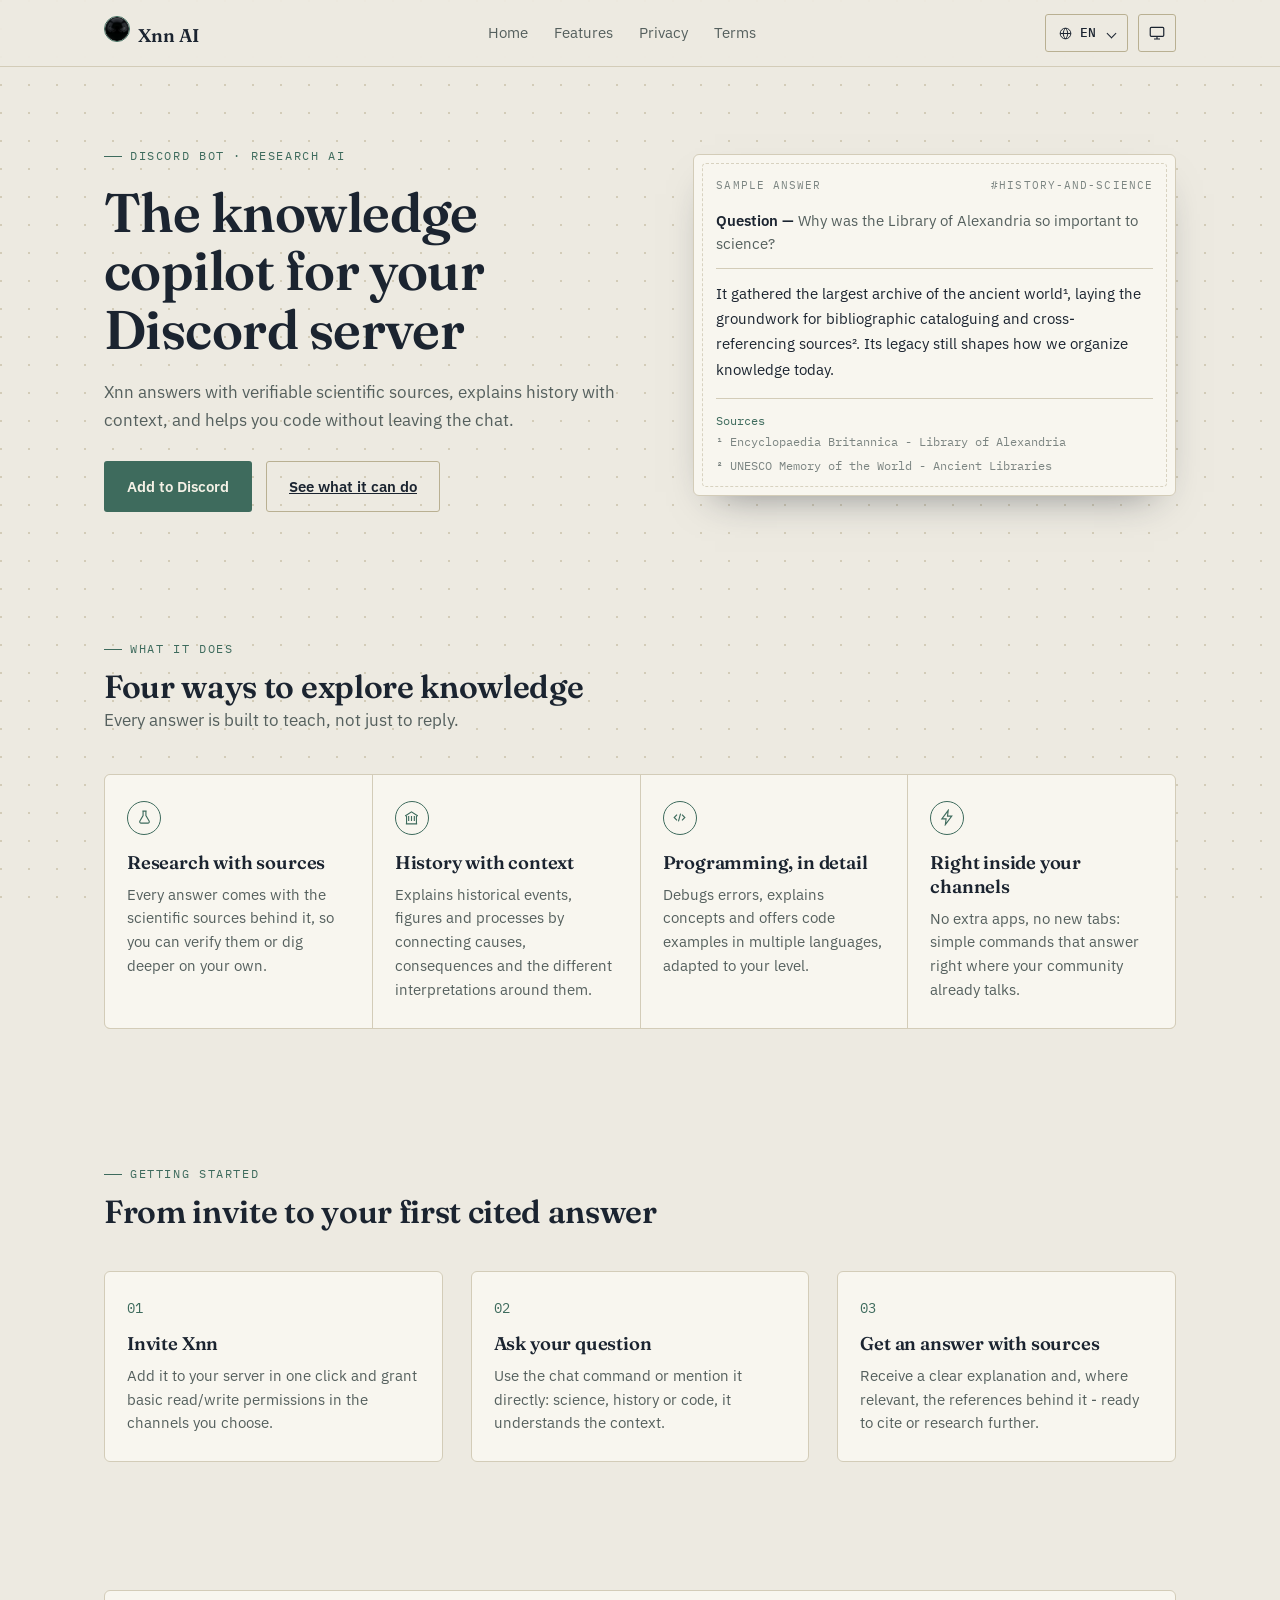
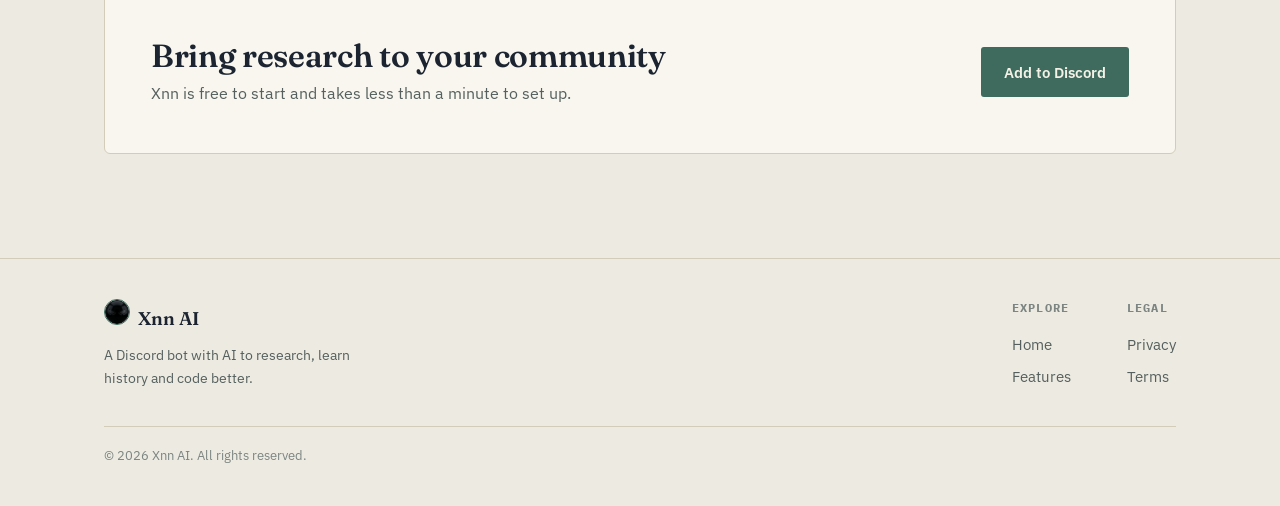
==== commit 66875fb5: "Add files via upload" ====
--- a/index.html
+++ b/index.html
@@ -3,6 +3,7 @@
 <head>
 <meta charset="UTF-8">
 <meta name="viewport" content="width=device-width, initial-scale=1.0">
+<!-- Aplica el tema guardado (o el del sistema) antes de pintar, para evitar parpadeos -->
 <script>
 (function () {
   var mode = localStorage.getItem("theme-mode") || "auto";
@@ -12,8 +13,9 @@
   document.documentElement.setAttribute("data-theme-mode", mode);
 })();
 </script>
-<title data-i18n="meta.titleHome">Xnn AI - Bot de Discord para investigación, ciencia, historia y programación</title>
+<title data-i18n="meta.titleHome">Xnn AI — Bot de Discord para investigación, ciencia, historia y programación</title>
 <meta name="description" content="Xnn AI es un bot de Discord con inteligencia artificial para investigar con fuentes científicas, explorar historia y aprender programación.">
+<link rel="icon" href="static/logo.png">
 <link rel="preconnect" href="https://fonts.googleapis.com">
 <link rel="preconnect" href="https://fonts.gstatic.com" crossorigin>
 <link href="https://fonts.googleapis.com/css2?family=Fraunces:opsz,wght@9..144,500;9..144,600&family=IBM+Plex+Sans:wght@400;500;600&family=IBM+Plex+Mono:wght@400;500&display=swap" rel="stylesheet">
@@ -24,7 +26,7 @@
 <header class="site-header">
   <div class="container">
     <a class="logo" href="index.html#top">
-      <span class="logo-mark" src="static/logo.png" aria-hidden="true">X</span>
+      <img class="logo-mark" src="static/logo.png" alt="Xnn AI">
       Xnn AI
     </a>
 
@@ -80,8 +82,8 @@
         <p class="demo-a" data-i18n="hero.demoAnswer">Reunió el mayor archivo de conocimiento del mundo antiguo¹, sentando las bases de la catalogación bibliográfica y el método comparativo entre fuentes². Su legado sigue presente en cómo organizamos el saber hoy.</p>
         <div class="demo-sources">
           <span class="tag" data-i18n="hero.demoSourcesLabel">Fuentes</span>
-          <div data-i18n="hero.demoSource1">¹ Encyclopaedia Britannica - Library of Alexandria</div>
-          <div data-i18n="hero.demoSource2">² UNESCO Memory of the World - Ancient Libraries</div>
+          <div data-i18n="hero.demoSource1">¹ Encyclopaedia Britannica — Library of Alexandria</div>
+          <div data-i18n="hero.demoSource2">² UNESCO Memory of the World — Ancient Libraries</div>
         </div>
       </div>
     </div>
@@ -177,7 +179,7 @@
     <div class="footer-grid">
       <div class="footer-brand">
         <a class="logo" href="index.html#top">
-          <span class="logo-mark" src="static/logo.png" aria-hidden="true">X</span>
+          <img class="logo-mark" src="static/logo.png" alt="Xnn AI">
           Xnn AI
         </a>
         <p data-i18n="footer.tagline">Un bot de Discord con IA para investigar, aprender historia y programar mejor.</p>
@@ -211,7 +213,7 @@
     <p data-i18n="invite.body">Elegí si querés añadirlo a un servidor completo o instalarlo solo para tu cuenta.</p>
 
     <div class="modal-options">
-      <a class="modal-option" href="https://discord.com/oauth2/authorize?client_id=1534277297614491678&permissions=379968&integration_type=0&scope=bot+applications.commands" id="invite-server-link">
+      <a class="modal-option" href="#" id="invite-server-link">
         <span class="modal-option-icon" aria-hidden="true">
           <svg viewBox="0 0 24 24" fill="none" stroke="currentColor" stroke-width="1.6"><rect x="3.5" y="4" width="17" height="7" rx="1.6"/><rect x="3.5" y="13" width="17" height="7" rx="1.6"/><circle cx="7.2" cy="7.5" r="0.9" fill="currentColor" stroke="none"/><circle cx="7.2" cy="16.5" r="0.9" fill="currentColor" stroke="none"/></svg>
         </span>
@@ -220,7 +222,7 @@
           <span data-i18n="invite.serverBody">Disponible para todos los miembros del servidor que elijas.</span>
         </span>
       </a>
-      <a class="modal-option" href="https://discord.com/oauth2/authorize?client_id=1534277297614491678&integration_type=1&scope=applications.commands" id="invite-user-link">
+      <a class="modal-option" href="#" id="invite-user-link">
         <span class="modal-option-icon" aria-hidden="true">
           <svg viewBox="0 0 24 24" fill="none" stroke="currentColor" stroke-width="1.6"><circle cx="12" cy="8.2" r="3.4"/><path d="M5 20c0-3.6 3.1-6.2 7-6.2s7 2.6 7 6.2"/></svg>
         </span>
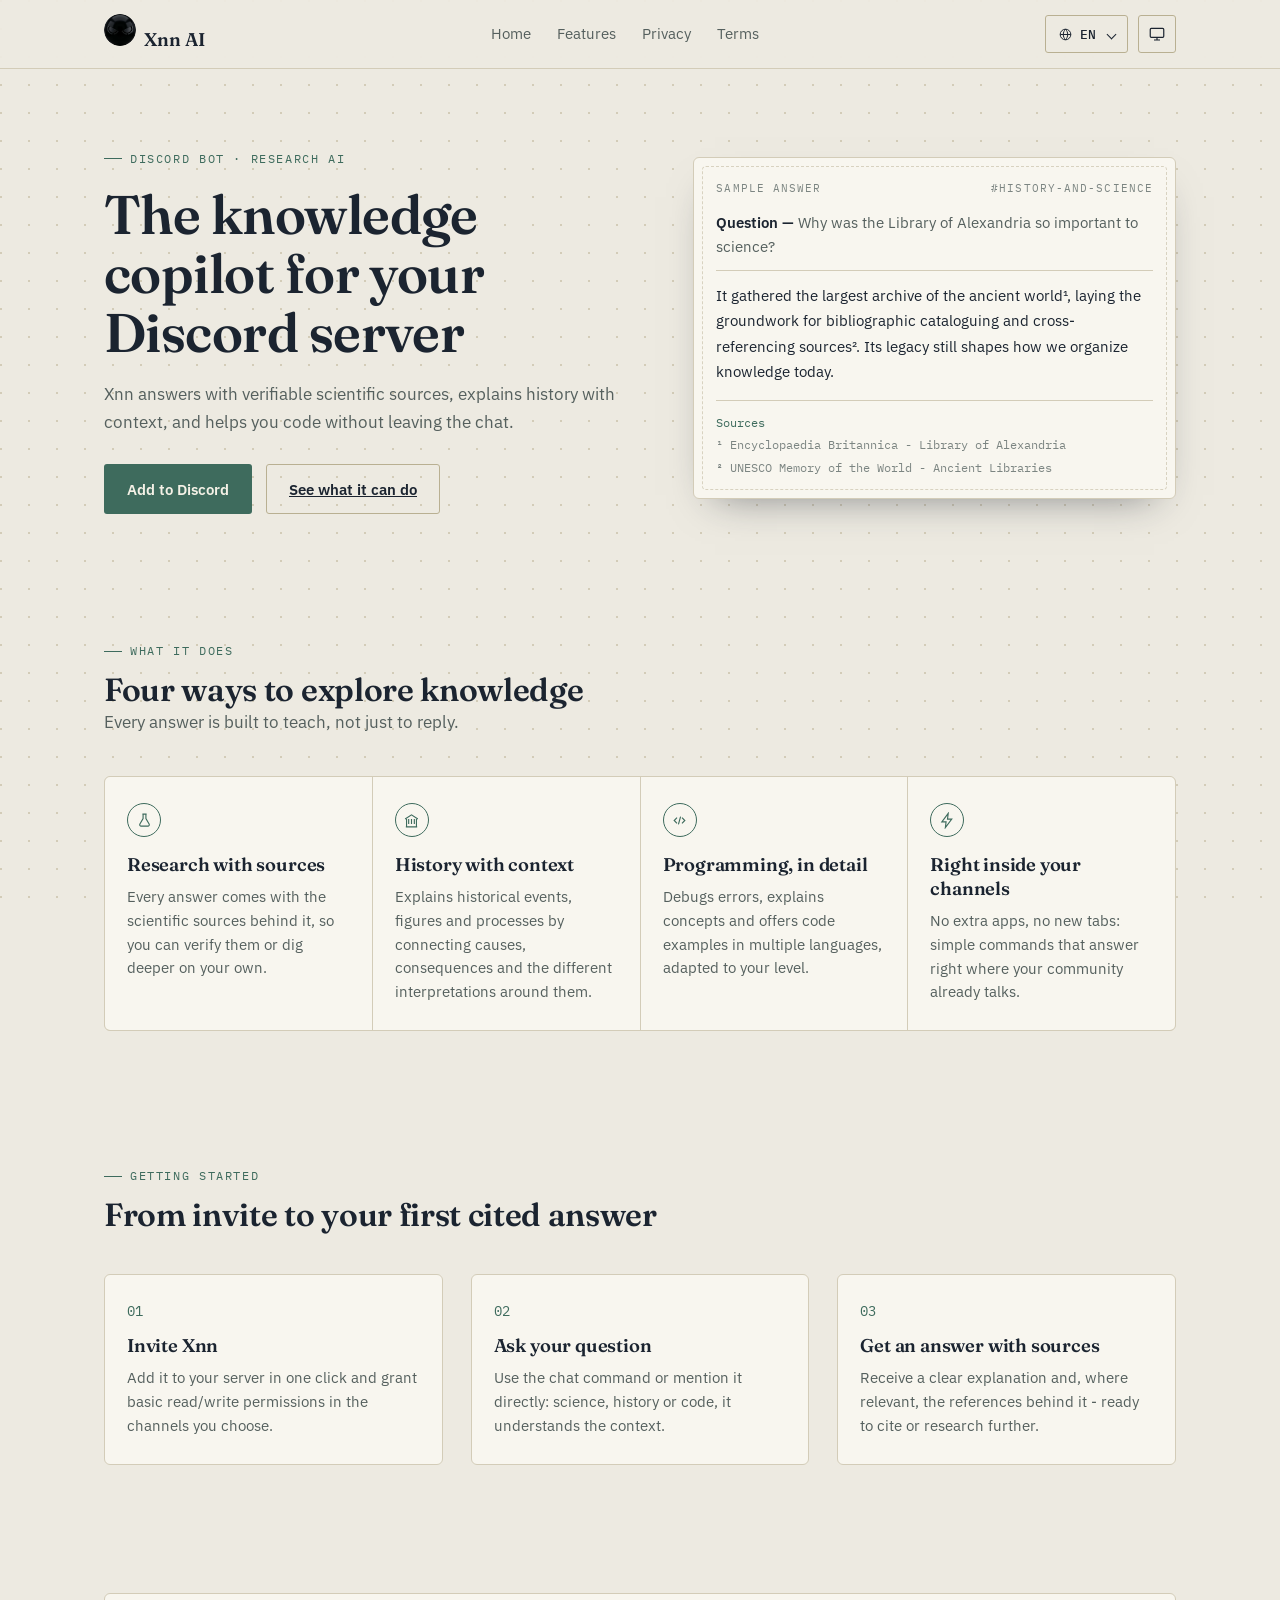
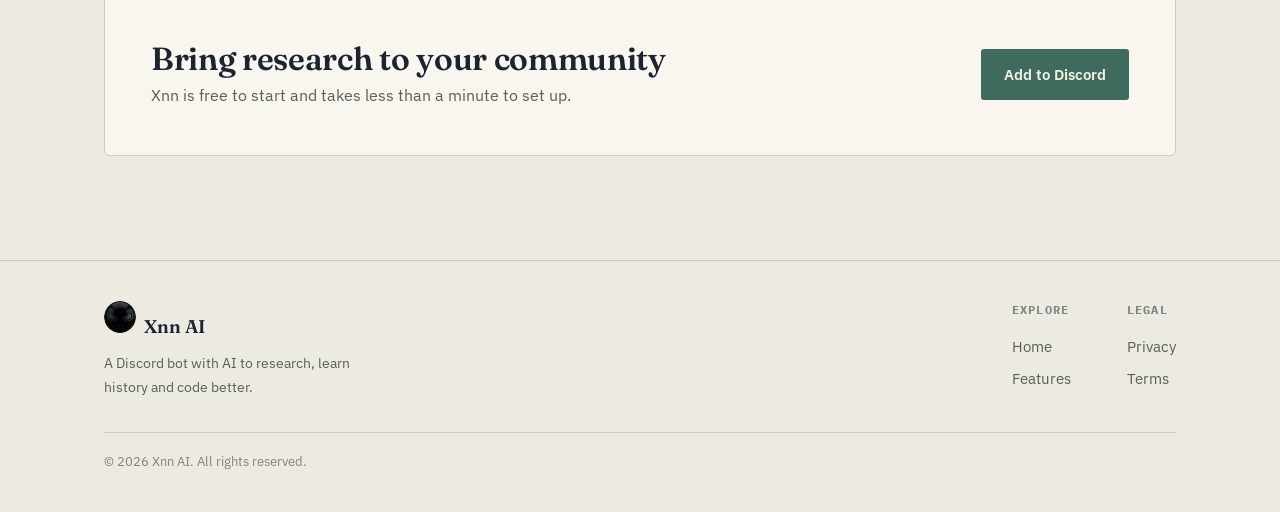
==== commit b2b32e6f: "Update index.html" ====
--- a/index.html
+++ b/index.html
@@ -3,7 +3,6 @@
 <head>
 <meta charset="UTF-8">
 <meta name="viewport" content="width=device-width, initial-scale=1.0">
-<!-- Aplica el tema guardado (o el del sistema) antes de pintar, para evitar parpadeos -->
 <script>
 (function () {
   var mode = localStorage.getItem("theme-mode") || "auto";
@@ -13,7 +12,7 @@
   document.documentElement.setAttribute("data-theme-mode", mode);
 })();
 </script>
-<title data-i18n="meta.titleHome">Xnn AI — Bot de Discord para investigación, ciencia, historia y programación</title>
+<title data-i18n="meta.titleHome">Xnn AI - Bot de Discord para investigación, ciencia, historia y programación</title>
 <meta name="description" content="Xnn AI es un bot de Discord con inteligencia artificial para investigar con fuentes científicas, explorar historia y aprender programación.">
 <link rel="icon" href="static/logo.png">
 <link rel="preconnect" href="https://fonts.googleapis.com">
--- a/css/style.css
+++ b/css/style.css
@@ -151,8 +151,8 @@
   text-decoration: none;
 }
 .logo-mark {
-  width: 26px; height: 26px;
-  border: 1px solid var(--accent);
+  width: 32px; height: 32px;
+  border: none;
   border-radius: 50%;
   display: inline-grid; place-items: center;
   font-family: var(--font-mono); font-size: 0.7rem; color: var(--accent);
